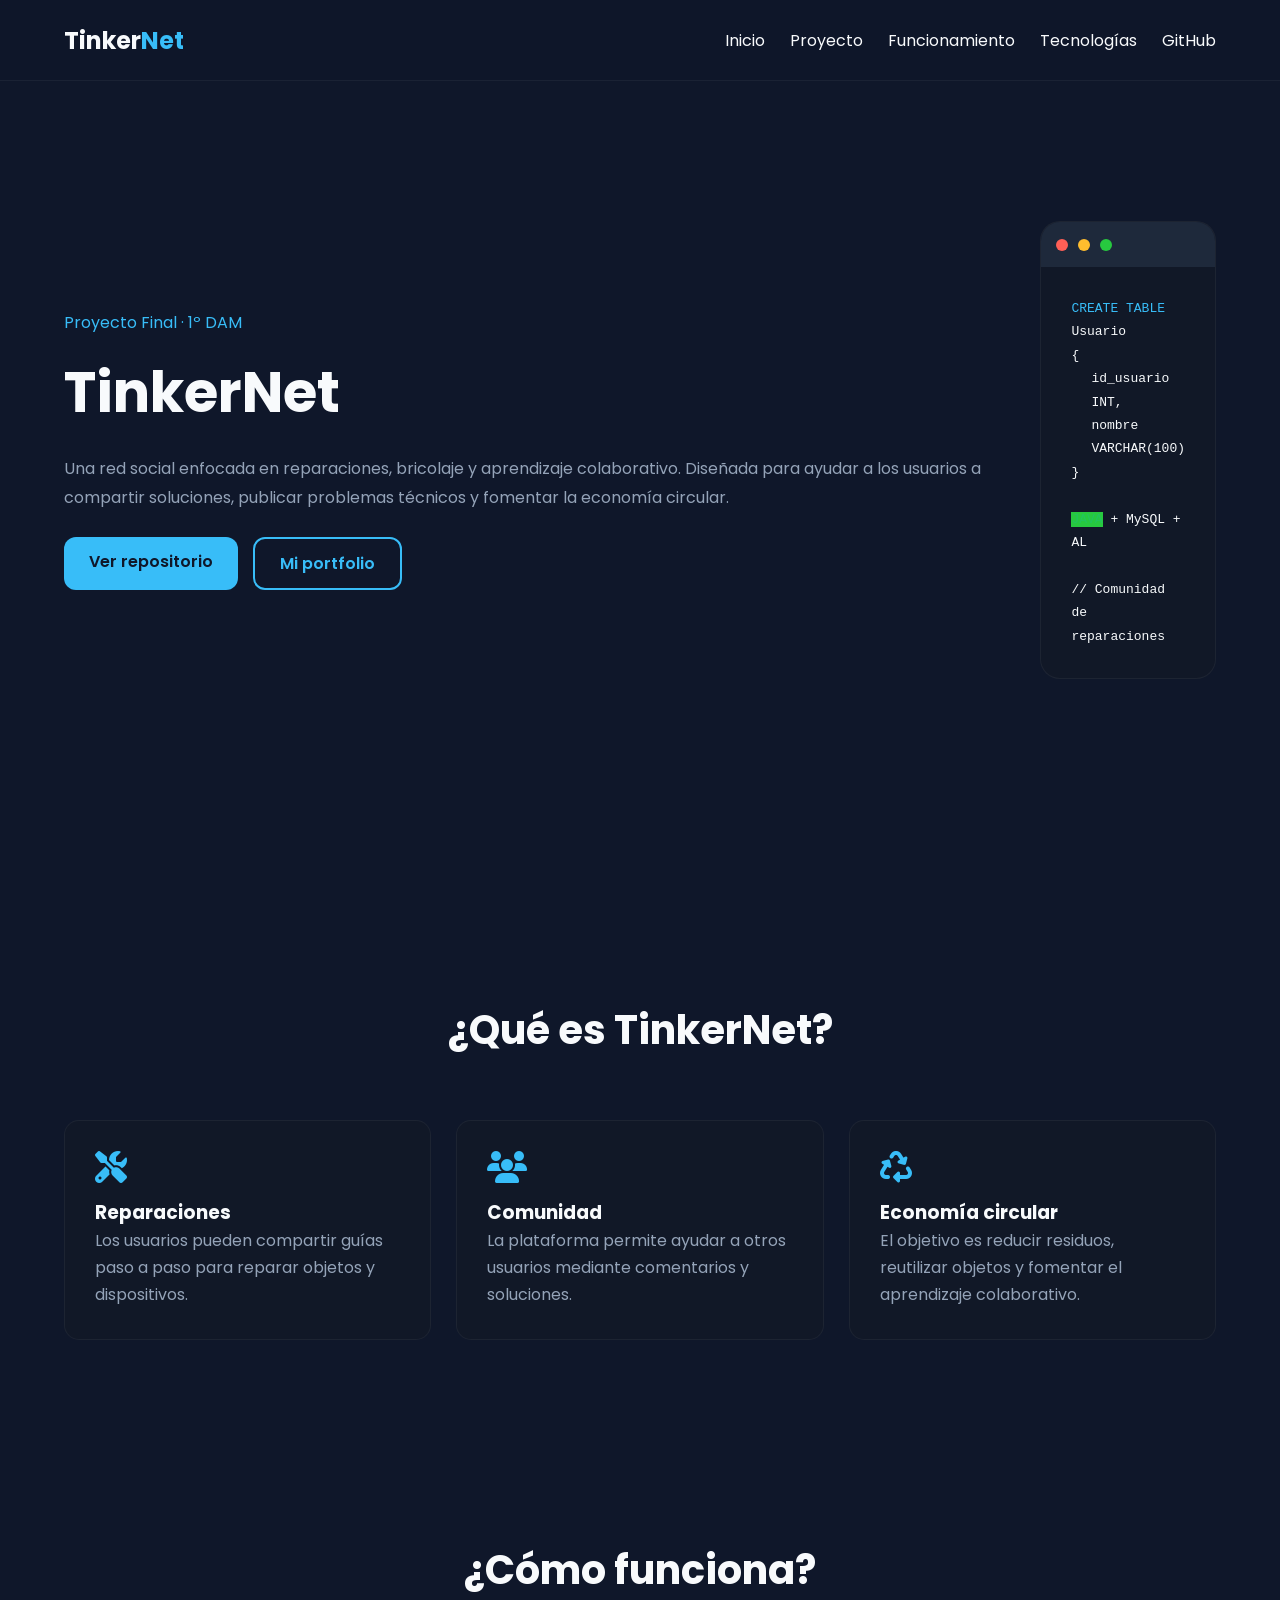
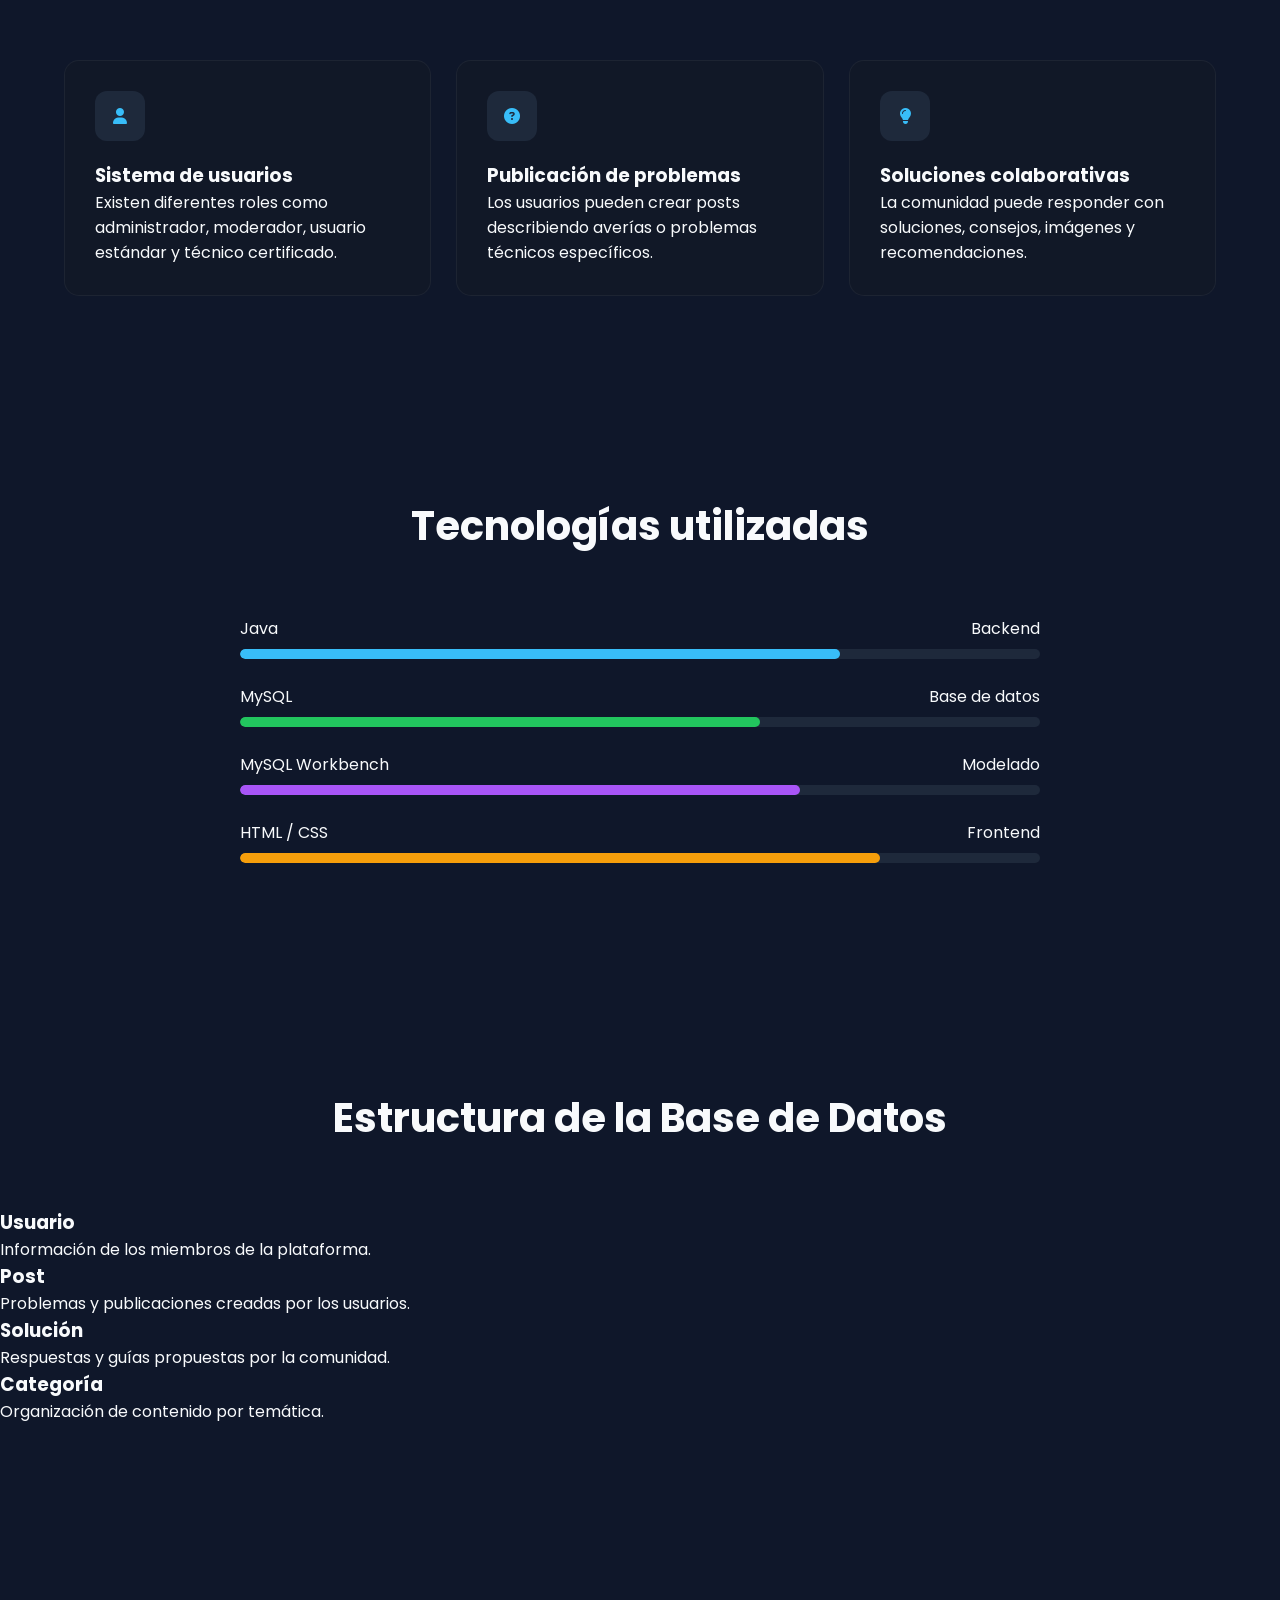
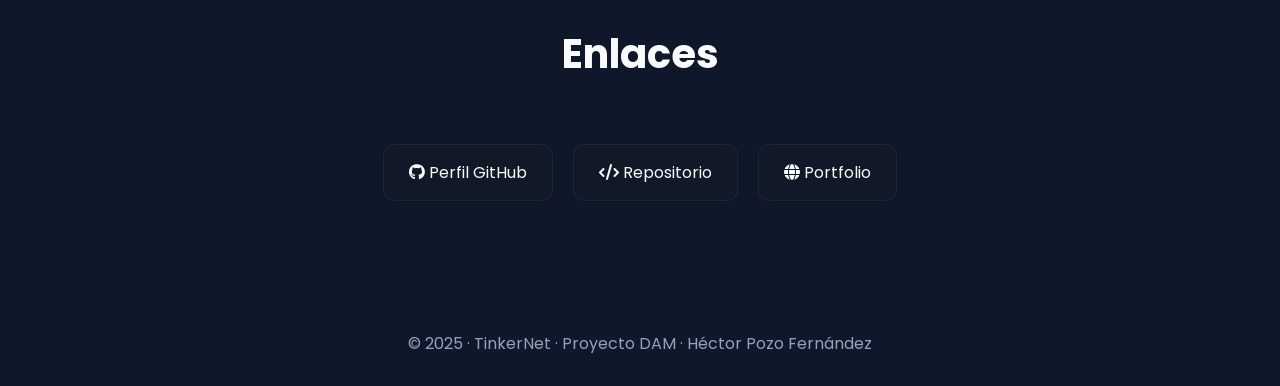
==== proyecto.html @ 4dd8f29e "adding to the branch page the page files" ====
<!DOCTYPE html>
<html lang="es">
<head>
  <meta charset="UTF-8">
  <meta name="viewport" content="width=device-width, initial-scale=1.0">

  <title>TinkerNet | Proyecto DAM</title>

  <link rel="stylesheet" href="style.css">

  <link
    rel="stylesheet"
    href="https://cdnjs.cloudflare.com/ajax/libs/font-awesome/6.5.1/css/all.min.css"
  />
</head>

<body>

  <!-- ========================= -->
  <!-- HEADER -->
  <!-- ========================= -->

  <header class="header">

    <nav class="navbar">

      <h1 class="logo">
        Tinker<span>Net</span>
      </h1>

      <ul class="nav-links">

        <li><a href="#inicio">Inicio</a></li>
        <li><a href="#sobre">Proyecto</a></li>
        <li><a href="#funcionamiento">Funcionamiento</a></li>
        <li><a href="#tecnologias">Tecnologías</a></li>
        <li><a href="#github">GitHub</a></li>

      </ul>

      <div class="menu-btn">
        <i class="fa-solid fa-bars"></i>
      </div>

    </nav>

  </header>

  <!-- ========================= -->
  <!-- HERO -->
  <!-- ========================= -->

  <section class="hero" id="inicio">

    <div class="hero-text">

      <p class="tag">
        Proyecto Final · 1º DAM
      </p>

      <h2>
        TinkerNet
      </h2>

      <p class="description">

        Una red social enfocada en reparaciones,
        bricolaje y aprendizaje colaborativo.

        Diseñada para ayudar a los usuarios
        a compartir soluciones, publicar problemas
        técnicos y fomentar la economía circular.

      </p>

      <div class="hero-buttons">

        <a
          href="https://github.com/HectorPozo2007/Proyecto1-DAM"
          target="_blank"
          class="btn primary"
        >
          Ver repositorio
        </a>

        <a
          href="https://hectorpozo2007.github.io"
          target="_blank"
          class="btn secondary"
        >
          Mi portfolio
        </a>

      </div>

    </div>

    <!-- TERMINAL -->

    <div class="hero-image">

      <div class="code-window">

        <div class="window-top">

          <span class="dot red"></span>
          <span class="dot yellow"></span>
          <span class="dot green"></span>

        </div>

        <div class="code-content">

          <p>
            <span class="blue">CREATE TABLE</span>
            Usuario
          </p>

          <p>{</p>

          <p class="indent">
            id_usuario INT,
          </p>

          <p class="indent">
            nombre VARCHAR(100)
          </p>

          <p>}</p>

          <br>

          <p>
            <span class="green">JAVA</span>
            + MySQL + AL
          </p>

          <br>

          <p>
            // Comunidad de reparaciones
          </p>

        </div>

      </div>

    </div>

  </section>

  <!-- ========================= -->
  <!-- SOBRE EL PROYECTO -->
  <!-- ========================= -->

  <section class="about" id="sobre">

    <h2 class="section-title">
      ¿Qué es TinkerNet?
    </h2>

    <div class="about-container">

      <div class="about-card">

        <i class="fa-solid fa-screwdriver-wrench"></i>

        <h3>Reparaciones</h3>

        <p>
          Los usuarios pueden compartir
          guías paso a paso para reparar
          objetos y dispositivos.
        </p>

      </div>

      <div class="about-card">

        <i class="fa-solid fa-users"></i>

        <h3>Comunidad</h3>

        <p>
          La plataforma permite ayudar
          a otros usuarios mediante
          comentarios y soluciones.
        </p>

      </div>

      <div class="about-card">

        <i class="fa-solid fa-recycle"></i>

        <h3>Economía circular</h3>

        <p>
          El objetivo es reducir residuos,
          reutilizar objetos y fomentar
          el aprendizaje colaborativo.
        </p>

      </div>

    </div>

  </section>

  <!-- ========================= -->
  <!-- FUNCIONAMIENTO -->
  <!-- ========================= -->

  <section class="projects" id="funcionamiento">

    <h2 class="section-title">
      ¿Cómo funciona?
    </h2>

    <div class="projects-container">

      <div class="project-card">

        <div class="project-icon">
          <i class="fa-solid fa-user"></i>
        </div>

        <h3>
          Sistema de usuarios
        </h3>

        <p>
          Existen diferentes roles como
          administrador, moderador,
          usuario estándar y técnico certificado.
        </p>

      </div>

      <div class="project-card">

        <div class="project-icon">
          <i class="fa-solid fa-circle-question"></i>
        </div>

        <h3>
          Publicación de problemas
        </h3>

        <p>
          Los usuarios pueden crear posts
          describiendo averías o problemas
          técnicos específicos.
        </p>

      </div>

      <div class="project-card">

        <div class="project-icon">
          <i class="fa-solid fa-lightbulb"></i>
        </div>

        <h3>
          Soluciones colaborativas
        </h3>

        <p>
          La comunidad puede responder
          con soluciones, consejos,
          imágenes y recomendaciones.
        </p>

      </div>

    </div>

  </section>

  <!-- ========================= -->
  <!-- TECNOLOGÍAS -->
  <!-- ========================= -->

  <section class="skills" id="tecnologias">

    <h2 class="section-title">
      Tecnologías utilizadas
    </h2>

    <div class="skills-container">

      <!-- JAVA -->

      <div class="skill">

        <div class="skill-info">

          <span>Java</span>
          <span>Backend</span>

        </div>

        <div class="progress">

          <div class="progress-bar java"></div>

        </div>

      </div>

      <!-- MYSQL -->

      <div class="skill">

        <div class="skill-info">

          <span>MySQL</span>
          <span>Base de datos</span>

        </div>

        <div class="progress">

          <div class="progress-bar sql"></div>

        </div>

      </div>

      <!-- WORKBENCH -->

      <div class="skill">

        <div class="skill-info">

          <span>MySQL Workbench</span>
          <span>Modelado</span>

        </div>

        <div class="progress">

          <div class="progress-bar al"></div>

        </div>

      </div>

      <!-- HTML CSS -->

      <div class="skill">

        <div class="skill-info">

          <span>HTML / CSS</span>
          <span>Frontend</span>

        </div>

        <div class="progress">

          <div class="progress-bar web"></div>

        </div>

      </div>

    </div>

  </section>

  <!-- ========================= -->
  <!-- BASE DE DATOS -->
  <!-- ========================= -->

  <section class="stats">

    <h2 class="section-title">
      Estructura de la Base de Datos
    </h2>

    <div class="stats-container">

      <div class="stat-box">

        <h3>Usuario</h3>

        <p>
          Información de los miembros
          de la plataforma.
        </p>

      </div>

      <div class="stat-box">

        <h3>Post</h3>

        <p>
          Problemas y publicaciones
          creadas por los usuarios.
        </p>

      </div>

      <div class="stat-box">

        <h3>Solución</h3>

        <p>
          Respuestas y guías
          propuestas por la comunidad.
        </p>

      </div>

      <div class="stat-box">

        <h3>Categoría</h3>

        <p>
          Organización de contenido
          por temática.
        </p>

      </div>

    </div>

  </section>

  <!-- ========================= -->
  <!-- GITHUB -->
  <!-- ========================= -->

  <section class="contact" id="github">

    <h2 class="section-title">
      Enlaces
    </h2>

    <div class="contact-container">

      <a
        href="https://github.com/HectorPozo2007"
        target="_blank"
      >
        <i class="fa-brands fa-github"></i>
        Perfil GitHub
      </a>

      <a
        href="https://github.com/HectorPozo2007/Proyecto1-DAM"
        target="_blank"
      >
        <i class="fa-solid fa-code"></i>
        Repositorio
      </a>

      <a
        href="https://hectorpozo2007.github.io"
        target="_blank"
      >
        <i class="fa-solid fa-globe"></i>
        Portfolio
      </a>

    </div>

  </section>

  <!-- ========================= -->
  <!-- FOOTER -->
  <!-- ========================= -->

  <footer>

    <p>
      © 2025 · TinkerNet · Proyecto DAM · Héctor Pozo Fernández
    </p>

  </footer>

  <script src="script.js"></script>

</body>
</html>
---- style.css ----
@import url('https://fonts.googleapis.com/css2?family=Poppins:wght@300;400;500;600;700&display=swap');

*{
  margin:0;
  padding:0;
  box-sizing:border-box;
}

html{
  scroll-behavior:smooth;
}

body{
  font-family:'Poppins',sans-serif;
  background:#0f172a;
  color:#f8fafc;
}

/* ========================= */
/* NAV */
/* ========================= */

.header{
  position:fixed;
  top:0;
  left:0;
  width:100%;
  background:rgba(15,23,42,0.9);
  backdrop-filter:blur(10px);
  border-bottom:1px solid rgba(255,255,255,0.05);
  z-index:1000;
}

.navbar{
  width:90%;
  max-width:1200px;
  margin:auto;
  height:80px;
  display:flex;
  justify-content:space-between;
  align-items:center;
}

.logo span{
  color:#38bdf8;
}

.nav-links{
  display:flex;
  list-style:none;
  gap:25px;
}

.nav-links a{
  text-decoration:none;
  color:#f8fafc;
  transition:.3s;
}

.nav-links a:hover{
  color:#38bdf8;
}

.menu-btn{
  display:none;
  font-size:1.5rem;
  cursor:pointer;
}

/* ========================= */
/* HERO */
/* ========================= */

.hero{
  min-height:100vh;
  width:90%;
  max-width:1200px;
  margin:auto;
  display:flex;
  align-items:center;
  justify-content:space-between;
  gap:50px;
}

.hero-text h2{
  font-size:3.5rem;
  margin-bottom:20px;
}

.tag{
  color:#38bdf8;
  margin-bottom:15px;
}

.description{
  color:#94a3b8;
  line-height:1.8;
  margin-bottom:25px;
}

.hero-buttons{
  display:flex;
  gap:15px;
}

.btn{
  padding:12px 25px;
  border-radius:12px;
  text-decoration:none;
  font-weight:600;
  transition:.3s;
}

.primary{
  background:#38bdf8;
  color:#0f172a;
}

.primary:hover{
  background:#0ea5e9;
}

.secondary{
  border:2px solid #38bdf8;
  color:#38bdf8;
}

.secondary:hover{
  background:#38bdf8;
  color:#0f172a;
}

/* ========================= */
/* CODE WINDOW */
/* ========================= */

.code-window{
  width:100%;
  max-width:520px;
  background:#111827;
  border-radius:20px;
  overflow:hidden;
  border:1px solid rgba(255,255,255,0.05);
}

.window-top{
  height:45px;
  background:#1e293b;
  display:flex;
  align-items:center;
  gap:10px;
  padding:0 15px;
}

.dot{
  width:12px;
  height:12px;
  border-radius:50%;
}

.red{background:#ff5f56;}
.yellow{background:#ffbd2e;}
.green{background:#27c93f;}

.code-content{
  padding:30px;
  font-family:monospace;
  line-height:1.8;
}

.indent{
  margin-left:20px;
}

.blue{color:#38bdf8;}
.green{color:#22c55e;}

/* ========================= */
/* SECCIONES */
/* ========================= */

section{
  padding:100px 0;
}

.section-title{
  text-align:center;
  font-size:2.5rem;
  margin-bottom:60px;
}

/* ========================= */
/* ABOUT */
/* ========================= */

.about-container{
  width:90%;
  max-width:1200px;
  margin:auto;
  display:grid;
  grid-template-columns:repeat(auto-fit,minmax(250px,1fr));
  gap:25px;
}

.about-card{
  background:#111827;
  padding:30px;
  border-radius:15px;
  border:1px solid rgba(255,255,255,0.05);
  transition:.3s;
}

.about-card:hover{
  transform:translateY(-8px);
  border-color:#38bdf8;
}

.about-card i{
  font-size:2rem;
  color:#38bdf8;
  margin-bottom:15px;
}

.about-card p{
  color:#94a3b8;
  line-height:1.7;
}

/* ========================= */
/* PROJECTS */
/* ========================= */

.projects-container{
  width:90%;
  max-width:1200px;
  margin:auto;
  display:grid;
  grid-template-columns:repeat(auto-fit,minmax(300px,1fr));
  gap:25px;
}

.project-card{
  background:#111827;
  padding:30px;
  border-radius:15px;
  border:1px solid rgba(255,255,255,0.05);
  transition:.3s;
}

.project-card:hover{
  transform:translateY(-8px);
  border-color:#38bdf8;
}

.project-icon{
  width:50px;
  height:50px;
  background:#1e293b;
  display:flex;
  align-items:center;
  justify-content:center;
  border-radius:12px;
  margin-bottom:20px;
  color:#38bdf8;
}

.tech{
  display:flex;
  flex-wrap:wrap;
  gap:10px;
  margin-top:15px;
}

.tech span{
  background:#1e293b;
  padding:6px 12px;
  border-radius:12px;
  font-size:0.8rem;
}

/* ========================= */
/* SKILLS */
/* ========================= */

.skills-container{
  width:90%;
  max-width:800px;
  margin:auto;
}

.skill{
  margin-bottom:25px;
}

.skill-info{
  display:flex;
  justify-content:space-between;
  margin-bottom:8px;
}

.progress{
  background:#1e293b;
  height:10px;
  border-radius:10px;
  overflow:hidden;
}

.progress-bar{
  height:100%;
  border-radius:10px;
}

.java{width:75%;background:#38bdf8;}
.sql{width:65%;background:#22c55e;}
.al{width:70%;background:#a855f7;}
.web{width:80%;background:#f59e0b;}

/* ========================= */
/* CONTACT */
/* ========================= */

.contact-container{
  display:flex;
  justify-content:center;
  flex-wrap:wrap;
  gap:20px;
}

.contact-container a{
  background:#111827;
  padding:15px 25px;
  border-radius:12px;
  text-decoration:none;
  color:#f8fafc;
  border:1px solid rgba(255,255,255,0.05);
  transition:.3s;
}

.contact-container a:hover{
  background:#38bdf8;
  color:#0f172a;
}

/* ========================= */
/* FOOTER */
/* ========================= */

footer{
  text-align:center;
  padding:30px;
  color:#94a3b8;
}

/* ========================= */
/* RESPONSIVE */
/* ========================= */

@media(max-width:900px){

  .hero{
    flex-direction:column;
    text-align:center;
  }

  .hero-text h2{
    font-size:2.5rem;
  }

  .hero-buttons{
    justify-content:center;
  }

  .nav-links{
    position:absolute;
    top:80px;
    right:-100%;
    background:#111827;
    width:250px;
    height:100vh;
    flex-direction:column;
    padding:30px;
    transition:.3s;
  }

  .nav-links.active{
    right:0;
  }

  .menu-btn{
    display:block;
  }
}
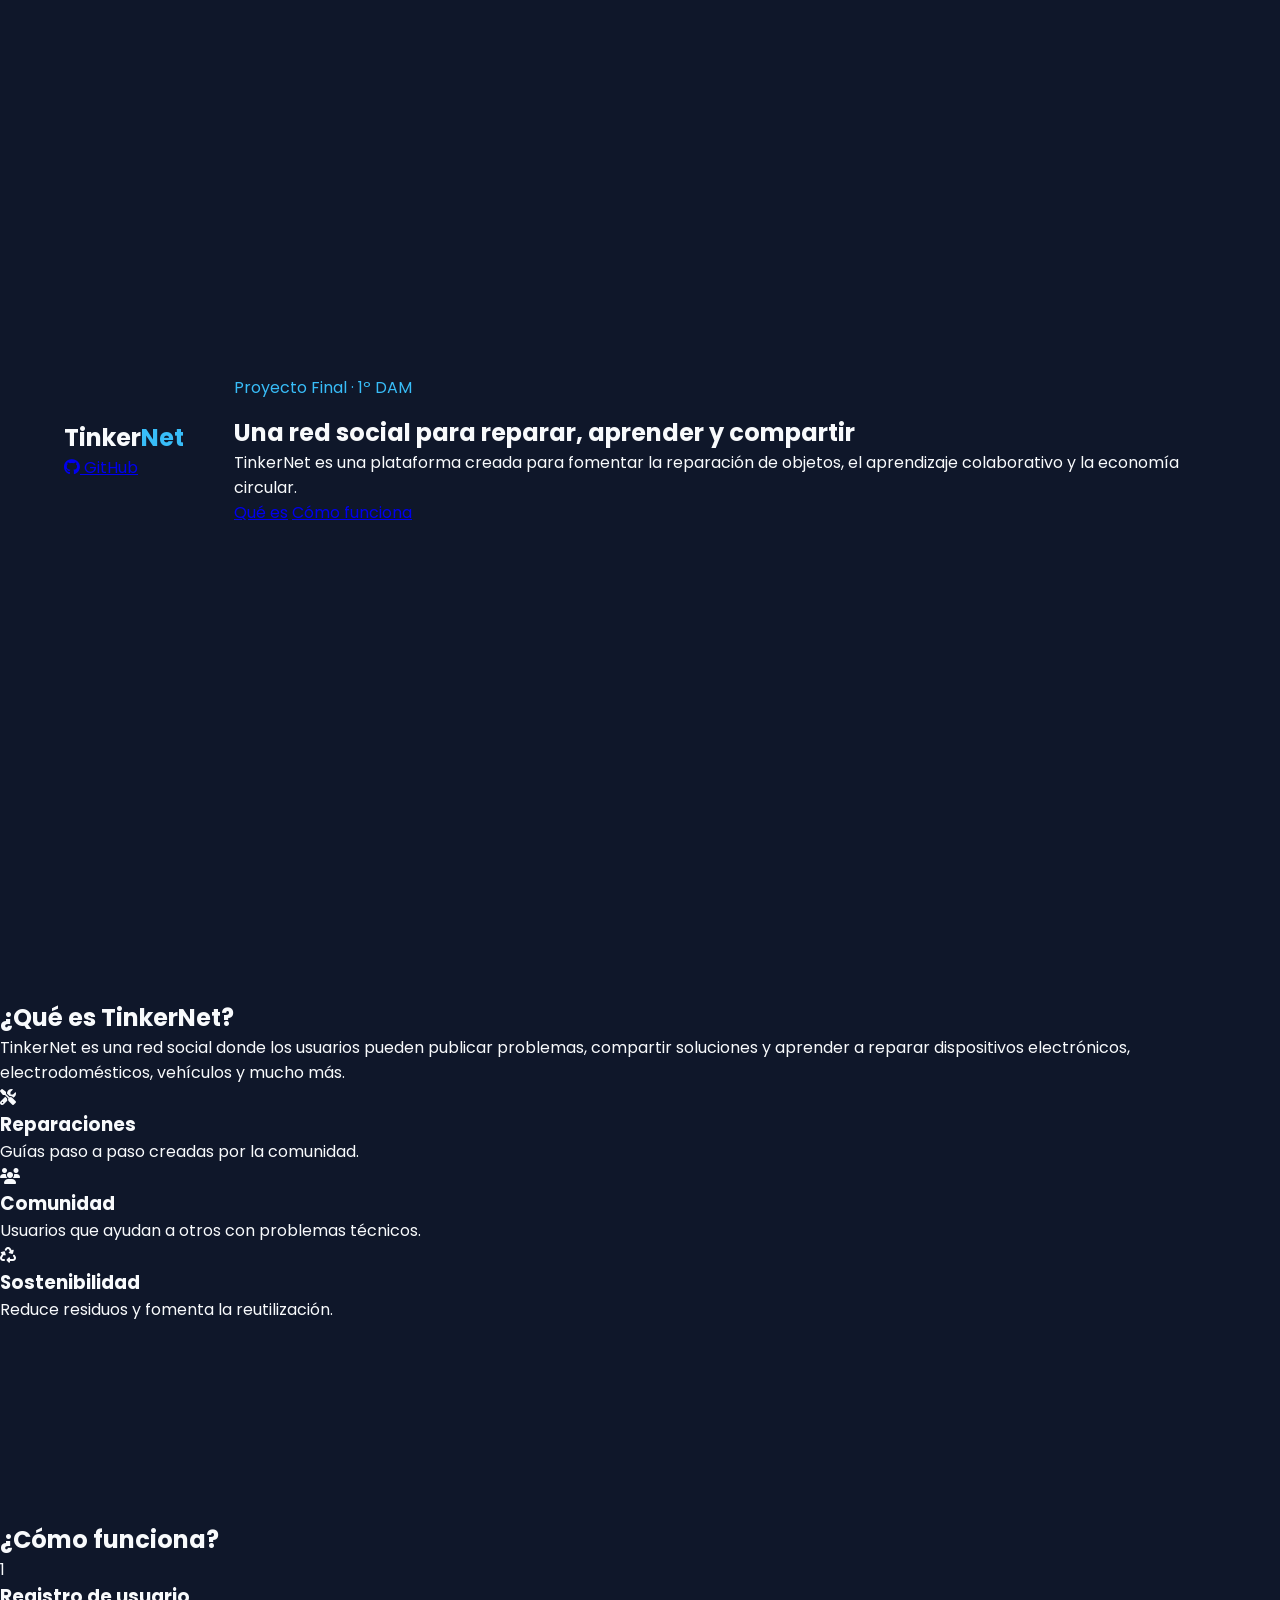
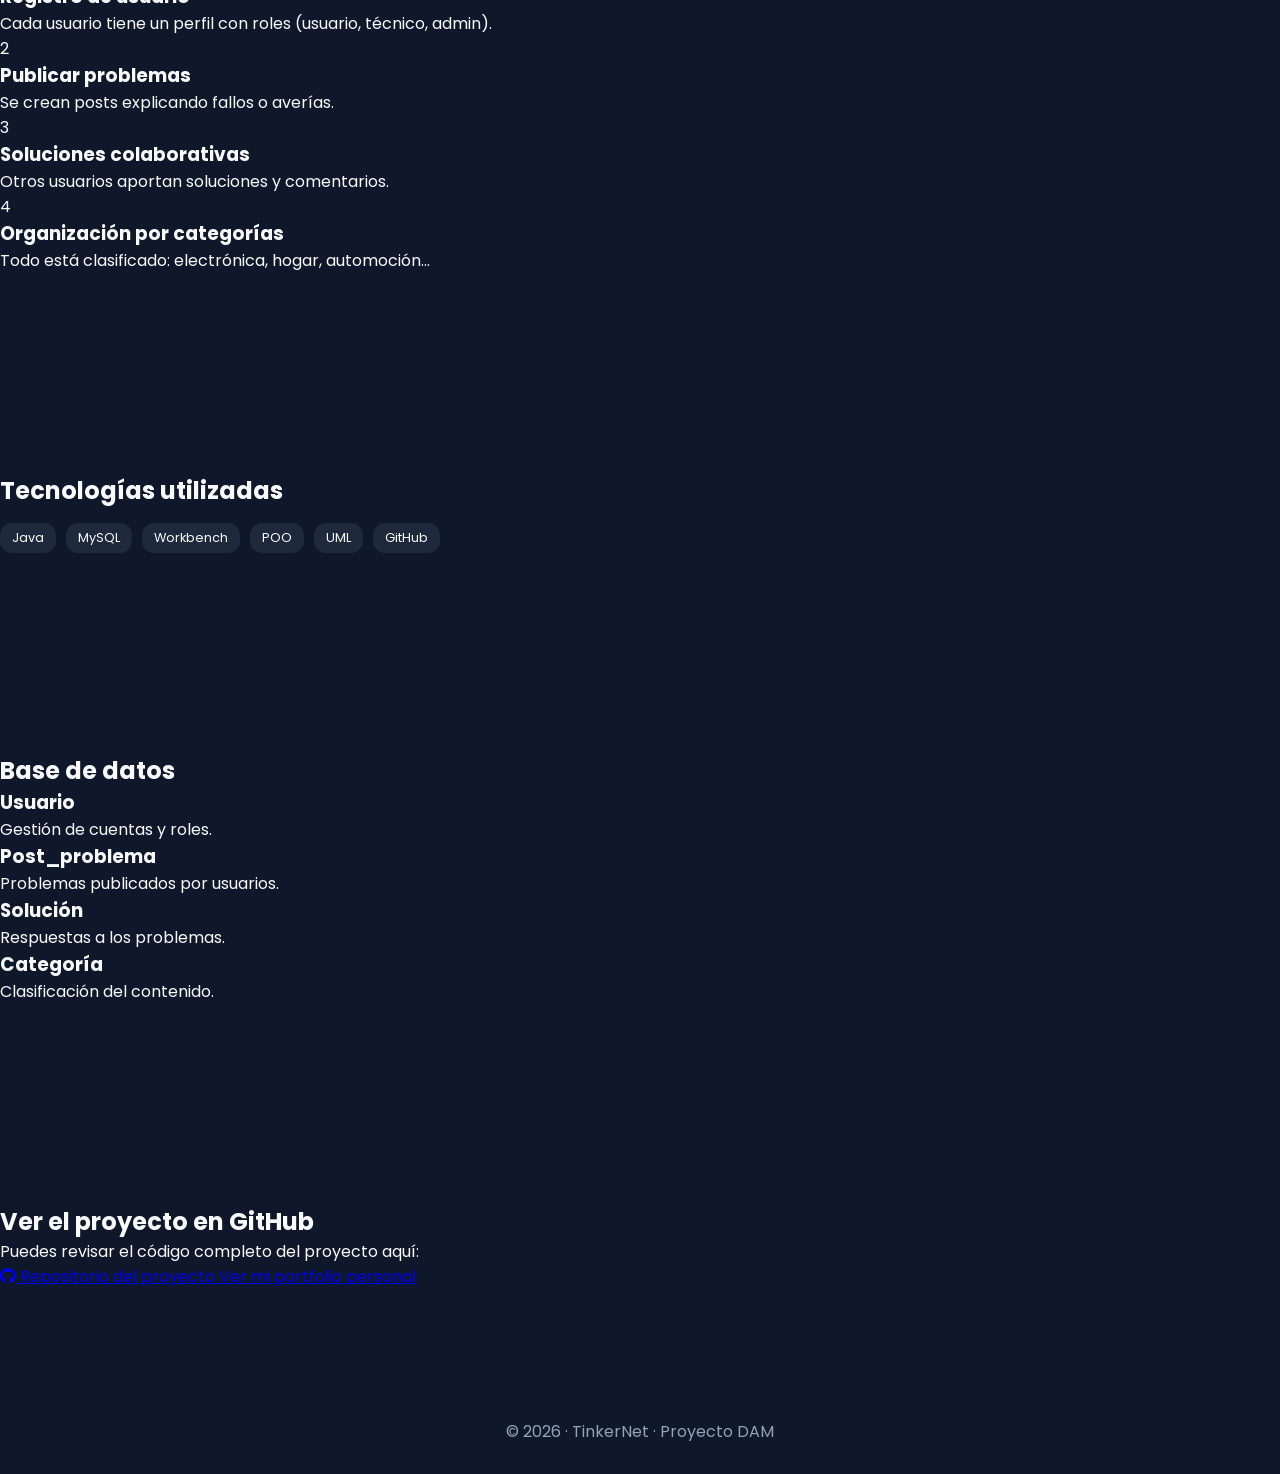
==== commit 94139a25: "Update proyecto.html" ====
--- a/proyecto.html
+++ b/proyecto.html
@@ -8,480 +8,189 @@
 
   <link rel="stylesheet" href="style.css">
 
-  <link
-    rel="stylesheet"
-    href="https://cdnjs.cloudflare.com/ajax/libs/font-awesome/6.5.1/css/all.min.css"
-  />
+  <link rel="stylesheet" href="https://cdnjs.cloudflare.com/ajax/libs/font-awesome/6.5.1/css/all.min.css">
 </head>
 
 <body>
 
-  <!-- ========================= -->
-  <!-- HEADER -->
-  <!-- ========================= -->
+<!-- ================= HERO ================= -->
 
-  <header class="header">
+<header class="hero">
 
-    <nav class="navbar">
+  <nav class="nav">
+    <h1 class="logo">Tinker<span>Net</span></h1>
 
-      <h1 class="logo">
-        Tinker<span>Net</span>
-      </h1>
+    <a class="github-link" href="https://github.com/HectorPozo2007" target="_blank">
+      <i class="fa-brands fa-github"></i> GitHub
+    </a>
+  </nav>
 
-      <ul class="nav-links">
+  <div class="hero-content">
 
-        <li><a href="#inicio">Inicio</a></li>
-        <li><a href="#sobre">Proyecto</a></li>
-        <li><a href="#funcionamiento">Funcionamiento</a></li>
-        <li><a href="#tecnologias">Tecnologías</a></li>
-        <li><a href="#github">GitHub</a></li>
+    <p class="tag">Proyecto Final · 1º DAM</p>
 
-      </ul>
+    <h2>Una red social para reparar, aprender y compartir</h2>
 
-      <div class="menu-btn">
-        <i class="fa-solid fa-bars"></i>
-      </div>
+    <p>
+      TinkerNet es una plataforma creada para fomentar la reparación de objetos,
+      el aprendizaje colaborativo y la economía circular.
+    </p>
 
-    </nav>
-
-  </header>
-
-  <!-- ========================= -->
-  <!-- HERO -->
-  <!-- ========================= -->
-
-  <section class="hero" id="inicio">
-
-    <div class="hero-text">
-
-      <p class="tag">
-        Proyecto Final · 1º DAM
-      </p>
-
-      <h2>
-        TinkerNet
-      </h2>
-
-      <p class="description">
-
-        Una red social enfocada en reparaciones,
-        bricolaje y aprendizaje colaborativo.
-
-        Diseñada para ayudar a los usuarios
-        a compartir soluciones, publicar problemas
-        técnicos y fomentar la economía circular.
-
-      </p>
-
-      <div class="hero-buttons">
-
-        <a
-          href="https://github.com/HectorPozo2007/Proyecto1-DAM"
-          target="_blank"
-          class="btn primary"
-        >
-          Ver repositorio
-        </a>
-
-        <a
-          href="https://hectorpozo2007.github.io"
-          target="_blank"
-          class="btn secondary"
-        >
-          Mi portfolio
-        </a>
-
-      </div>
-
+    <div class="buttons">
+      <a href="#que-es">Qué es</a>
+      <a href="#como-funciona" class="outline">Cómo funciona</a>
     </div>
 
-    <!-- TERMINAL -->
+  </div>
 
-    <div class="hero-image">
+</header>
 
-      <div class="code-window">
+<!-- ================= QUE ES ================= -->
 
-        <div class="window-top">
+<section id="que-es" class="section">
 
-          <span class="dot red"></span>
-          <span class="dot yellow"></span>
-          <span class="dot green"></span>
+  <h2>¿Qué es TinkerNet?</h2>
 
-        </div>
+  <p class="center-text">
+    TinkerNet es una red social donde los usuarios pueden publicar problemas,
+    compartir soluciones y aprender a reparar dispositivos electrónicos,
+    electrodomésticos, vehículos y mucho más.
+  </p>
 
-        <div class="code-content">
+  <div class="grid">
 
-          <p>
-            <span class="blue">CREATE TABLE</span>
-            Usuario
-          </p>
-
-          <p>{</p>
-
-          <p class="indent">
-            id_usuario INT,
-          </p>
-
-          <p class="indent">
-            nombre VARCHAR(100)
-          </p>
-
-          <p>}</p>
-
-          <br>
-
-          <p>
-            <span class="green">JAVA</span>
-            + MySQL + AL
-          </p>
-
-          <br>
-
-          <p>
-            // Comunidad de reparaciones
-          </p>
-
-        </div>
-
-      </div>
-
+    <div class="card">
+      <i class="fa-solid fa-screwdriver-wrench"></i>
+      <h3>Reparaciones</h3>
+      <p>Guías paso a paso creadas por la comunidad.</p>
     </div>
 
-  </section>
-
-  <!-- ========================= -->
-  <!-- SOBRE EL PROYECTO -->
-  <!-- ========================= -->
-
-  <section class="about" id="sobre">
-
-    <h2 class="section-title">
-      ¿Qué es TinkerNet?
-    </h2>
-
-    <div class="about-container">
-
-      <div class="about-card">
-
-        <i class="fa-solid fa-screwdriver-wrench"></i>
-
-        <h3>Reparaciones</h3>
-
-        <p>
-          Los usuarios pueden compartir
-          guías paso a paso para reparar
-          objetos y dispositivos.
-        </p>
-
-      </div>
-
-      <div class="about-card">
-
-        <i class="fa-solid fa-users"></i>
-
-        <h3>Comunidad</h3>
-
-        <p>
-          La plataforma permite ayudar
-          a otros usuarios mediante
-          comentarios y soluciones.
-        </p>
-
-      </div>
-
-      <div class="about-card">
-
-        <i class="fa-solid fa-recycle"></i>
-
-        <h3>Economía circular</h3>
-
-        <p>
-          El objetivo es reducir residuos,
-          reutilizar objetos y fomentar
-          el aprendizaje colaborativo.
-        </p>
-
-      </div>
-
+    <div class="card">
+      <i class="fa-solid fa-users"></i>
+      <h3>Comunidad</h3>
+      <p>Usuarios que ayudan a otros con problemas técnicos.</p>
     </div>
 
-  </section>
-
-  <!-- ========================= -->
-  <!-- FUNCIONAMIENTO -->
-  <!-- ========================= -->
-
-  <section class="projects" id="funcionamiento">
-
-    <h2 class="section-title">
-      ¿Cómo funciona?
-    </h2>
-
-    <div class="projects-container">
-
-      <div class="project-card">
-
-        <div class="project-icon">
-          <i class="fa-solid fa-user"></i>
-        </div>
-
-        <h3>
-          Sistema de usuarios
-        </h3>
-
-        <p>
-          Existen diferentes roles como
-          administrador, moderador,
-          usuario estándar y técnico certificado.
-        </p>
-
-      </div>
-
-      <div class="project-card">
-
-        <div class="project-icon">
-          <i class="fa-solid fa-circle-question"></i>
-        </div>
-
-        <h3>
-          Publicación de problemas
-        </h3>
-
-        <p>
-          Los usuarios pueden crear posts
-          describiendo averías o problemas
-          técnicos específicos.
-        </p>
-
-      </div>
-
-      <div class="project-card">
-
-        <div class="project-icon">
-          <i class="fa-solid fa-lightbulb"></i>
-        </div>
-
-        <h3>
-          Soluciones colaborativas
-        </h3>
-
-        <p>
-          La comunidad puede responder
-          con soluciones, consejos,
-          imágenes y recomendaciones.
-        </p>
-
-      </div>
-
+    <div class="card">
+      <i class="fa-solid fa-recycle"></i>
+      <h3>Sostenibilidad</h3>
+      <p>Reduce residuos y fomenta la reutilización.</p>
     </div>
 
-  </section>
+  </div>
 
-  <!-- ========================= -->
-  <!-- TECNOLOGÍAS -->
-  <!-- ========================= -->
+</section>
 
-  <section class="skills" id="tecnologias">
+<!-- ================= COMO FUNCIONA ================= -->
 
-    <h2 class="section-title">
-      Tecnologías utilizadas
-    </h2>
+<section id="como-funciona" class="section dark">
 
-    <div class="skills-container">
+  <h2>¿Cómo funciona?</h2>
 
-      <!-- JAVA -->
+  <div class="steps">
 
-      <div class="skill">
-
-        <div class="skill-info">
-
-          <span>Java</span>
-          <span>Backend</span>
-
-        </div>
-
-        <div class="progress">
-
-          <div class="progress-bar java"></div>
-
-        </div>
-
-      </div>
-
-      <!-- MYSQL -->
-
-      <div class="skill">
-
-        <div class="skill-info">
-
-          <span>MySQL</span>
-          <span>Base de datos</span>
-
-        </div>
-
-        <div class="progress">
-
-          <div class="progress-bar sql"></div>
-
-        </div>
-
-      </div>
-
-      <!-- WORKBENCH -->
-
-      <div class="skill">
-
-        <div class="skill-info">
-
-          <span>MySQL Workbench</span>
-          <span>Modelado</span>
-
-        </div>
-
-        <div class="progress">
-
-          <div class="progress-bar al"></div>
-
-        </div>
-
-      </div>
-
-      <!-- HTML CSS -->
-
-      <div class="skill">
-
-        <div class="skill-info">
-
-          <span>HTML / CSS</span>
-          <span>Frontend</span>
-
-        </div>
-
-        <div class="progress">
-
-          <div class="progress-bar web"></div>
-
-        </div>
-
-      </div>
-
+    <div class="step">
+      <span>1</span>
+      <h3>Registro de usuario</h3>
+      <p>Cada usuario tiene un perfil con roles (usuario, técnico, admin).</p>
     </div>
 
-  </section>
-
-  <!-- ========================= -->
-  <!-- BASE DE DATOS -->
-  <!-- ========================= -->
-
-  <section class="stats">
-
-    <h2 class="section-title">
-      Estructura de la Base de Datos
-    </h2>
-
-    <div class="stats-container">
-
-      <div class="stat-box">
-
-        <h3>Usuario</h3>
-
-        <p>
-          Información de los miembros
-          de la plataforma.
-        </p>
-
-      </div>
-
-      <div class="stat-box">
-
-        <h3>Post</h3>
-
-        <p>
-          Problemas y publicaciones
-          creadas por los usuarios.
-        </p>
-
-      </div>
-
-      <div class="stat-box">
-
-        <h3>Solución</h3>
-
-        <p>
-          Respuestas y guías
-          propuestas por la comunidad.
-        </p>
-
-      </div>
-
-      <div class="stat-box">
-
-        <h3>Categoría</h3>
-
-        <p>
-          Organización de contenido
-          por temática.
-        </p>
-
-      </div>
-
+    <div class="step">
+      <span>2</span>
+      <h3>Publicar problemas</h3>
+      <p>Se crean posts explicando fallos o averías.</p>
     </div>
 
-  </section>
-
-  <!-- ========================= -->
-  <!-- GITHUB -->
-  <!-- ========================= -->
-
-  <section class="contact" id="github">
-
-    <h2 class="section-title">
-      Enlaces
-    </h2>
-
-    <div class="contact-container">
-
-      <a
-        href="https://github.com/HectorPozo2007"
-        target="_blank"
-      >
-        <i class="fa-brands fa-github"></i>
-        Perfil GitHub
-      </a>
-
-      <a
-        href="https://github.com/HectorPozo2007/Proyecto1-DAM"
-        target="_blank"
-      >
-        <i class="fa-solid fa-code"></i>
-        Repositorio
-      </a>
-
-      <a
-        href="https://hectorpozo2007.github.io"
-        target="_blank"
-      >
-        <i class="fa-solid fa-globe"></i>
-        Portfolio
-      </a>
-
+    <div class="step">
+      <span>3</span>
+      <h3>Soluciones colaborativas</h3>
+      <p>Otros usuarios aportan soluciones y comentarios.</p>
     </div>
 
-  </section>
+    <div class="step">
+      <span>4</span>
+      <h3>Organización por categorías</h3>
+      <p>Todo está clasificado: electrónica, hogar, automoción…</p>
+    </div>
 
-  <!-- ========================= -->
-  <!-- FOOTER -->
-  <!-- ========================= -->
+  </div>
 
-  <footer>
+</section>
 
-    <p>
-      © 2025 · TinkerNet · Proyecto DAM · Héctor Pozo Fernández
-    </p>
+<!-- ================= TECNOLOGIAS ================= -->
 
-  </footer>
+<section class="section">
 
-  <script src="script.js"></script>
+  <h2>Tecnologías utilizadas</h2>
+
+  <div class="tech">
+
+    <span>Java</span>
+    <span>MySQL</span>
+    <span>Workbench</span>
+    <span>POO</span>
+    <span>UML</span>
+    <span>GitHub</span>
+
+  </div>
+
+</section>
+
+<!-- ================= BASE DE DATOS ================= -->
+
+<section class="section dark">
+
+  <h2>Base de datos</h2>
+
+  <div class="grid">
+
+    <div class="card">
+      <h3>Usuario</h3>
+      <p>Gestión de cuentas y roles.</p>
+    </div>
+
+    <div class="card">
+      <h3>Post_problema</h3>
+      <p>Problemas publicados por usuarios.</p>
+    </div>
+
+    <div class="card">
+      <h3>Solución</h3>
+      <p>Respuestas a los problemas.</p>
+    </div>
+
+    <div class="card">
+      <h3>Categoría</h3>
+      <p>Clasificación del contenido.</p>
+    </div>
+
+  </div>
+
+</section>
+
+<!-- ================= CTA ================= -->
+
+<section class="section cta">
+
+  <h2>Ver el proyecto en GitHub</h2>
+
+  <p>Puedes revisar el código completo del proyecto aquí:</p>
+
+  <a class="big-button" href="https://github.com/HectorPozo2007/Proyecto1-DAM" target="_blank">
+    <i class="fa-brands fa-github"></i> Repositorio del proyecto
+  </a>
+
+  <a class="small-link" href="https://hectorpozo2007.github.io" target="_blank">
+    Ver mi portfolio personal
+  </a>
+
+</section>
+
+<footer>
+  <p>© 2026 · TinkerNet · Proyecto DAM</p>
+</footer>
+
+<script src="script.js"></script>
 
 </body>
-</html>+</html>
